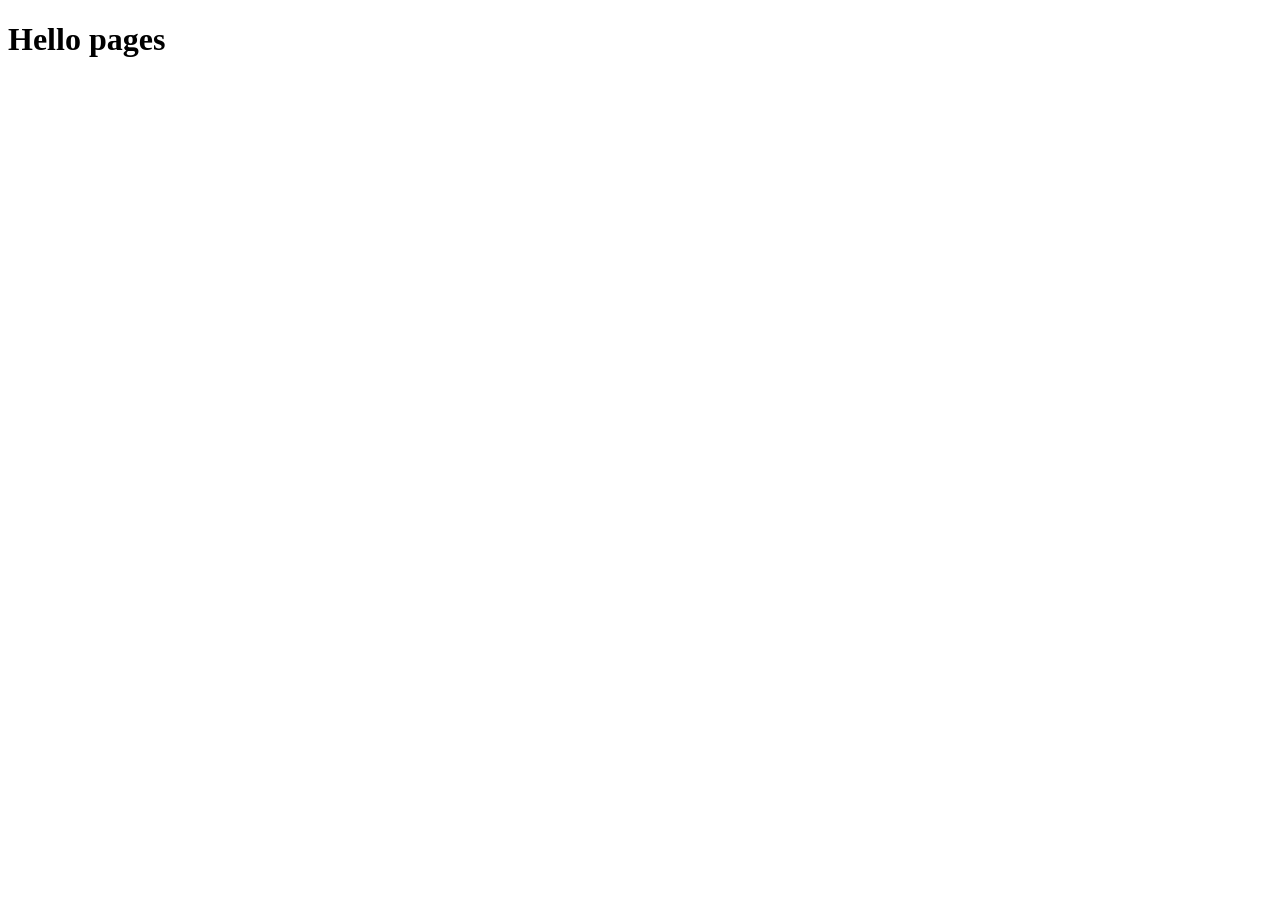
==== index.html @ 27ec78ed "'add'" ====
<!DOCTYPE html>
<html lang="en">
<head>
    <meta charset="UTF-8">
    <meta name="viewport" content="width=device-width, initial-scale=1.0">
    <title>Document</title>
</head>
<body>
   <h1>Hello pages</h1> 
</body>
</html>
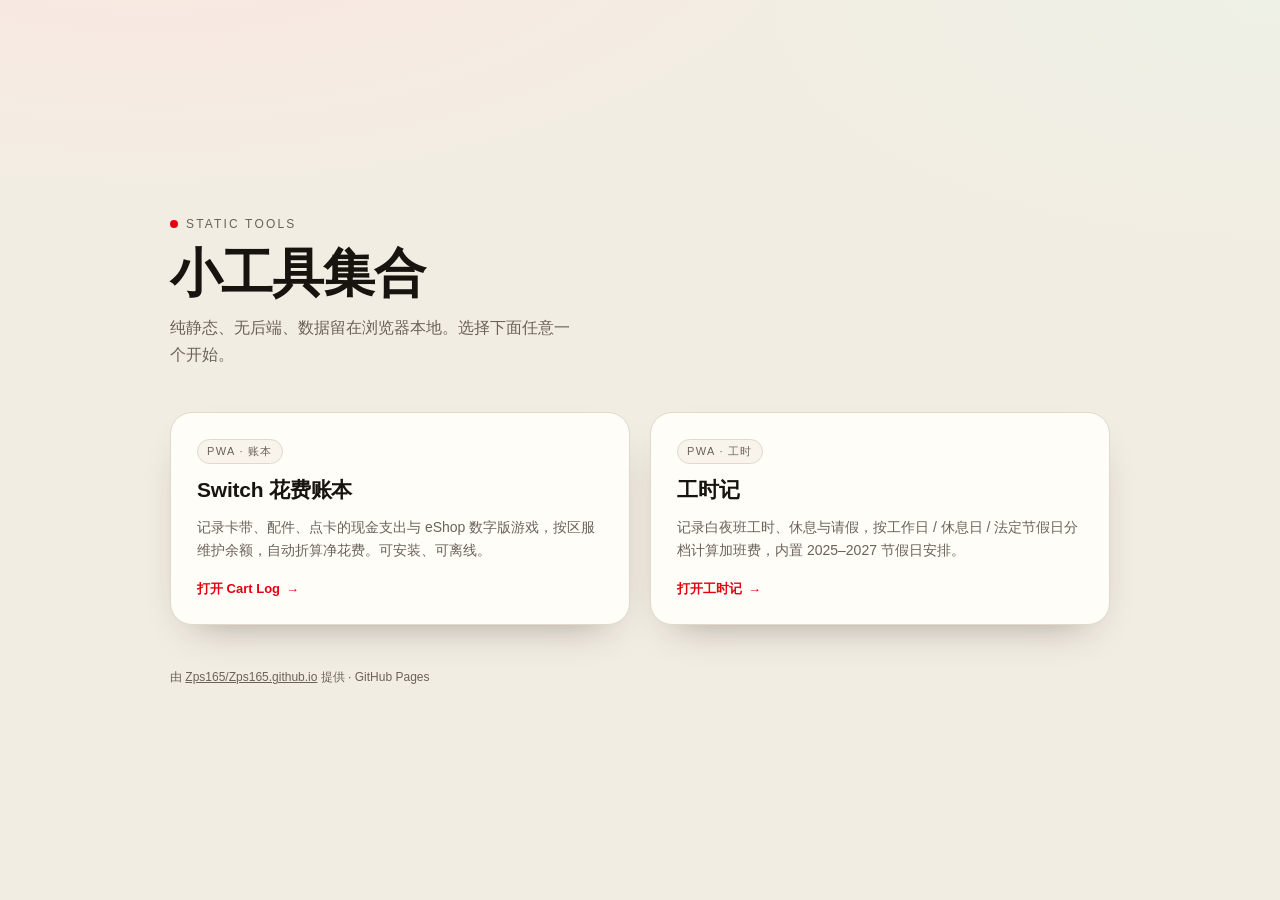
==== commit 7c71ae66: "feat: turn root index.html into a project hub for worklog and switch-ledger" ====
--- a/index.html
+++ b/index.html
@@ -1,11 +1,222 @@
 <!DOCTYPE html>
-<html lang="en">
+<html lang="zh-CN">
 <head>
-    <meta charset="UTF-8">
-    <meta name="viewport" content="width=device-width, initial-scale=1.0">
-    <title>Document</title>
+  <meta charset="UTF-8">
+  <meta name="viewport" content="width=device-width, initial-scale=1, viewport-fit=cover">
+  <title>Zps165 · 小工具集合</title>
+  <meta name="description" content="纯静态小工具集合：Switch 花费账本、工作日志。">
+  <meta name="theme-color" content="#f2ede3">
+  <link rel="icon" href="./switch-ledger/icons/icon.svg" type="image/svg+xml">
+  <style>
+    :root {
+      --bg: #f2ede3;
+      --bg-soft: #f8f4ec;
+      --card: #fffdf8;
+      --ink: #17130f;
+      --ink-soft: #6b6259;
+      --line: #e2d9cb;
+      --accent: #e60012;
+      --shadow: 0 18px 40px -24px rgba(30, 20, 10, .45);
+    }
+
+    @media (prefers-color-scheme: dark) {
+      :root {
+        --bg: #141210;
+        --bg-soft: #1b1815;
+        --card: #221e1a;
+        --ink: #f5efe6;
+        --ink-soft: #a89d90;
+        --line: #35302a;
+        --accent: #ff3b45;
+        --shadow: 0 18px 40px -24px rgba(0, 0, 0, .8);
+      }
+    }
+
+    * { box-sizing: border-box; }
+
+    html, body { height: 100%; }
+
+    body {
+      margin: 0;
+      padding: clamp(24px, 6vw, 72px) clamp(18px, 5vw, 48px);
+      min-height: 100%;
+      display: flex;
+      flex-direction: column;
+      justify-content: center;
+      gap: clamp(28px, 5vw, 48px);
+      font-family: -apple-system, BlinkMacSystemFont, "Segoe UI", "PingFang SC",
+                   "Hiragino Sans GB", "Microsoft YaHei", sans-serif;
+      color: var(--ink);
+      background:
+        radial-gradient(1100px 480px at 12% -12%, #fbe6e0 0%, transparent 62%),
+        radial-gradient(900px 420px at 100% 0%, #eef1e6 0%, transparent 58%),
+        var(--bg);
+      -webkit-font-smoothing: antialiased;
+      text-rendering: optimizeLegibility;
+    }
+
+    @media (prefers-color-scheme: dark) {
+      body {
+        background:
+          radial-gradient(1100px 480px at 12% -12%, #36161a 0%, transparent 62%),
+          radial-gradient(900px 420px at 100% 0%, #1e2418 0%, transparent 58%),
+          var(--bg);
+      }
+    }
+
+    .wrap {
+      width: 100%;
+      max-width: 940px;
+      margin: 0 auto;
+      display: flex;
+      flex-direction: column;
+      gap: clamp(28px, 5vw, 44px);
+    }
+
+    header .eyebrow {
+      display: inline-flex;
+      align-items: center;
+      gap: 8px;
+      font-size: 12px;
+      letter-spacing: .18em;
+      text-transform: uppercase;
+      color: var(--ink-soft);
+      margin-bottom: 14px;
+    }
+
+    header .eyebrow::before {
+      content: "";
+      width: 8px;
+      height: 8px;
+      border-radius: 50%;
+      background: var(--accent);
+    }
+
+    h1 {
+      margin: 0;
+      font-size: clamp(34px, 6vw, 52px);
+      line-height: 1.1;
+      letter-spacing: -.02em;
+      font-weight: 800;
+    }
+
+    header p {
+      margin: 12px 0 0;
+      max-width: 46ch;
+      color: var(--ink-soft);
+      font-size: clamp(14px, 1.6vw, 16px);
+      line-height: 1.7;
+    }
+
+    .grid {
+      display: grid;
+      grid-template-columns: repeat(auto-fit, minmax(260px, 1fr));
+      gap: clamp(14px, 2.4vw, 20px);
+    }
+
+    .card {
+      position: relative;
+      display: flex;
+      flex-direction: column;
+      gap: 12px;
+      padding: clamp(20px, 3vw, 26px);
+      border: 1px solid var(--line);
+      border-radius: 22px;
+      background: var(--card);
+      color: inherit;
+      text-decoration: none;
+      box-shadow: var(--shadow);
+      transition: transform .22s ease, border-color .22s ease, box-shadow .22s ease;
+    }
+
+    .card:hover, .card:focus-visible {
+      transform: translateY(-3px);
+      border-color: var(--accent);
+      outline: none;
+    }
+
+    .card .tag {
+      align-self: flex-start;
+      font-size: 11px;
+      letter-spacing: .12em;
+      text-transform: uppercase;
+      padding: 4px 9px;
+      border-radius: 999px;
+      border: 1px solid var(--line);
+      color: var(--ink-soft);
+      background: var(--bg-soft);
+    }
+
+    .card h2 {
+      margin: 0;
+      font-size: 21px;
+      letter-spacing: -.01em;
+    }
+
+    .card p {
+      margin: 0;
+      color: var(--ink-soft);
+      font-size: 14px;
+      line-height: 1.65;
+    }
+
+    .card .go {
+      margin-top: auto;
+      padding-top: 6px;
+      font-size: 13px;
+      font-weight: 600;
+      color: var(--accent);
+      display: inline-flex;
+      align-items: center;
+      gap: 6px;
+    }
+
+    .card .go::after {
+      content: "→";
+      transition: transform .22s ease;
+    }
+
+    .card:hover .go::after { transform: translateX(4px); }
+
+    footer {
+      font-size: 12px;
+      color: var(--ink-soft);
+    }
+
+    footer a { color: inherit; }
+
+    @media (prefers-reduced-motion: reduce) {
+      * { transition: none !important; }
+    }
+  </style>
 </head>
 <body>
-   <h1>Hello pages</h1> 
+  <div class="wrap">
+    <header>
+      <span class="eyebrow">Static tools</span>
+      <h1>小工具集合</h1>
+      <p>纯静态、无后端、数据留在浏览器本地。选择下面任意一个开始。</p>
+    </header>
+
+    <main class="grid">
+      <a class="card" href="./switch-ledger/">
+        <span class="tag">PWA · 账本</span>
+        <h2>Switch 花费账本</h2>
+        <p>记录卡带、配件、点卡的现金支出与 eShop 数字版游戏，按区服维护余额，自动折算净花费。可安装、可离线。</p>
+        <span class="go">打开 Cart Log</span>
+      </a>
+
+      <a class="card" href="./worklog/">
+        <span class="tag">PWA · 工时</span>
+        <h2>工时记</h2>
+        <p>记录白夜班工时、休息与请假，按工作日 / 休息日 / 法定节假日分档计算加班费，内置 2025–2027 节假日安排。</p>
+        <span class="go">打开工时记</span>
+      </a>
+    </main>
+
+    <footer>
+      由 <a href="https://github.com/Zps165/Zps165.github.io">Zps165/Zps165.github.io</a> 提供 · GitHub Pages
+    </footer>
+  </div>
 </body>
-</html>+</html>
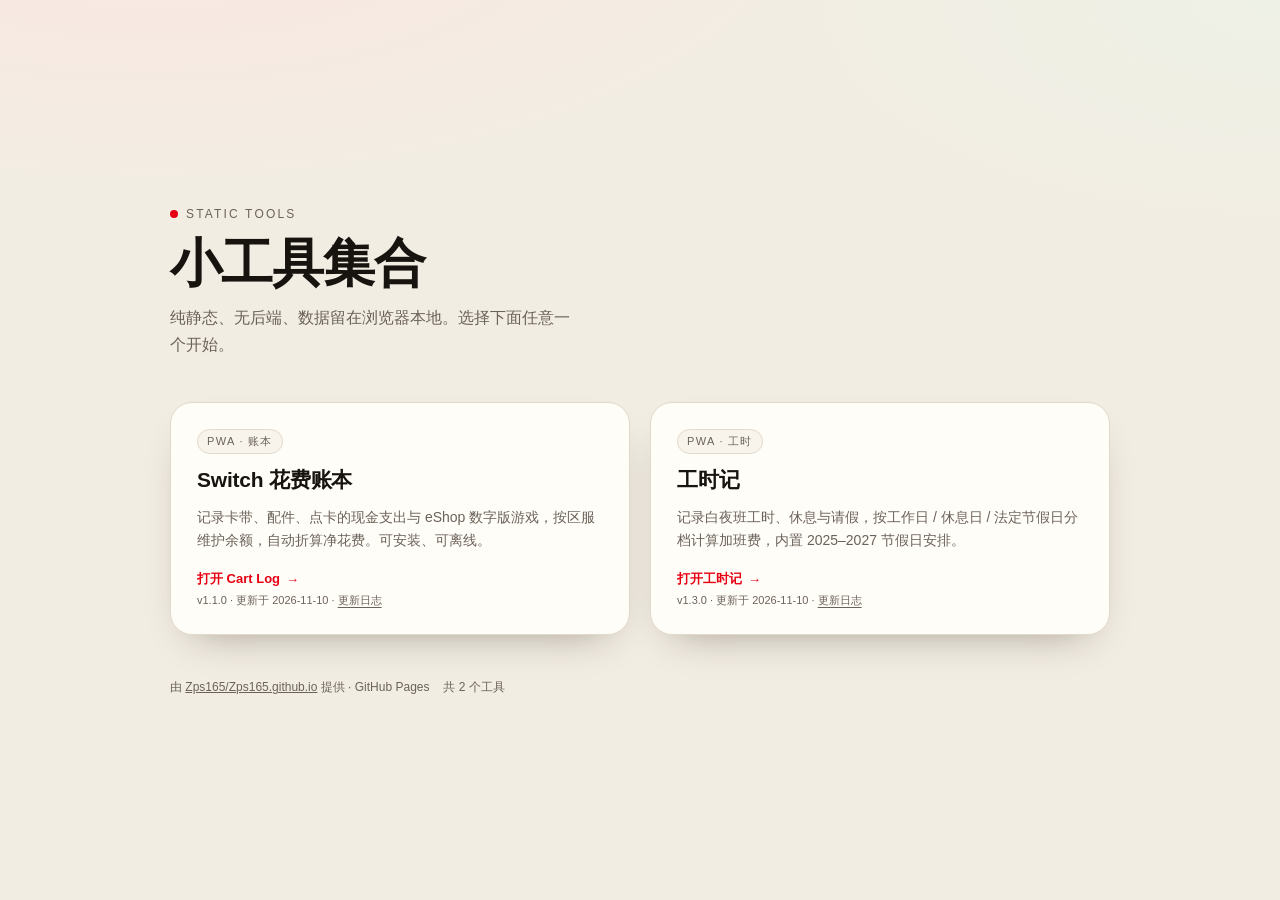
==== commit 34d10301: "feat: network-first service workers, changelogs, and JSON-driven project hub - both SWs now fetch fr" ====
--- a/index.html
+++ b/index.html
@@ -124,15 +124,13 @@
       border-radius: 22px;
       background: var(--card);
       color: inherit;
-      text-decoration: none;
       box-shadow: var(--shadow);
       transition: transform .22s ease, border-color .22s ease, box-shadow .22s ease;
     }
 
-    .card:hover, .card:focus-visible {
+    .card:hover, .card:focus-within {
       transform: translateY(-3px);
       border-color: var(--accent);
-      outline: none;
     }
 
     .card .tag {
@@ -153,6 +151,21 @@
       letter-spacing: -.01em;
     }
 
+    .card h2 a {
+      color: inherit;
+      text-decoration: none;
+      outline: none;
+    }
+
+    /* 让标题链接铺满整张卡，卡片可点，同时保留卡内的「更新日志」链接 */
+    .card h2 a::after {
+      content: "";
+      position: absolute;
+      inset: 0;
+      border-radius: inherit;
+      z-index: 1;
+    }
+
     .card p {
       margin: 0;
       color: var(--ink-soft);
@@ -160,9 +173,23 @@
       line-height: 1.65;
     }
 
-    .card .go {
+    /* 整卡由标题链接的 ::after 铺满，所以这一行默认不吃点击，
+       只有里面的 <a>（更新日志）重新接管指针事件 */
+    .foot {
+      position: relative;
+      z-index: 2;
       margin-top: auto;
       padding-top: 6px;
+      display: flex;
+      flex-direction: column;
+      align-items: flex-start;
+      gap: 5px;
+      pointer-events: none;
+    }
+
+    .foot a { pointer-events: auto; }
+
+    .go {
       font-size: 13px;
       font-weight: 600;
       color: var(--accent);
@@ -171,19 +198,67 @@
       gap: 6px;
     }
 
-    .card .go::after {
+    .go::after {
       content: "→";
       transition: transform .22s ease;
     }
 
     .card:hover .go::after { transform: translateX(4px); }
 
+    .meta {
+      font-size: 11px;
+      color: var(--ink-soft);
+    }
+
+    .meta a {
+      color: inherit;
+      text-underline-offset: 3px;
+    }
+
+    .state {
+      grid-column: 1 / -1;
+      margin: 0;
+      padding: clamp(20px, 3vw, 28px);
+      border: 1px dashed var(--line);
+      border-radius: 22px;
+      background: var(--bg-soft);
+      color: var(--ink-soft);
+      font-size: 14px;
+      line-height: 1.75;
+    }
+
+    .state strong { color: var(--ink); }
+
+    .state code {
+      font-size: 12px;
+      padding: 1px 5px;
+      border-radius: 6px;
+      background: var(--card);
+      border: 1px solid var(--line);
+    }
+
+    .state a { color: var(--accent); }
+
     footer {
       font-size: 12px;
       color: var(--ink-soft);
+      display: flex;
+      flex-wrap: wrap;
+      gap: 6px 14px;
     }
 
     footer a { color: inherit; }
+
+    .noscript {
+      max-width: 940px;
+      margin: 0 auto;
+      padding: 16px 20px;
+      border: 1px dashed var(--line);
+      border-radius: 14px;
+      background: var(--bg-soft);
+      font-size: 14px;
+      line-height: 1.7;
+    }
 
     @media (prefers-reduced-motion: reduce) {
       * { transition: none !important; }
@@ -193,30 +268,137 @@
 <body>
   <div class="wrap">
     <header>
-      <span class="eyebrow">Static tools</span>
-      <h1>小工具集合</h1>
-      <p>纯静态、无后端、数据留在浏览器本地。选择下面任意一个开始。</p>
+      <span class="eyebrow" id="siteEyebrow">Static tools</span>
+      <h1 id="siteTitle">小工具集合</h1>
+      <p id="siteDescription">纯静态、无后端、数据留在浏览器本地。选择下面任意一个开始。</p>
     </header>
 
-    <main class="grid">
-      <a class="card" href="./switch-ledger/">
-        <span class="tag">PWA · 账本</span>
-        <h2>Switch 花费账本</h2>
-        <p>记录卡带、配件、点卡的现金支出与 eShop 数字版游戏，按区服维护余额，自动折算净花费。可安装、可离线。</p>
-        <span class="go">打开 Cart Log</span>
-      </a>
-
-      <a class="card" href="./worklog/">
-        <span class="tag">PWA · 工时</span>
-        <h2>工时记</h2>
-        <p>记录白夜班工时、休息与请假，按工作日 / 休息日 / 法定节假日分档计算加班费，内置 2025–2027 节假日安排。</p>
-        <span class="go">打开工时记</span>
-      </a>
+    <main class="grid" id="projects" aria-busy="true" aria-live="polite">
+      <p class="state">正在读取项目清单…</p>
     </main>
 
     <footer>
-      由 <a href="https://github.com/Zps165/Zps165.github.io">Zps165/Zps165.github.io</a> 提供 · GitHub Pages
+      <span>由 <a id="repoLink" href="https://github.com/Zps165/Zps165.github.io">Zps165/Zps165.github.io</a> 提供 · GitHub Pages</span>
+      <span id="siteCount"></span>
     </footer>
   </div>
+
+  <noscript>
+    <p class="noscript">
+      首页的项目卡片由 <code>projects.json</code> 动态生成，需要开启 JavaScript。
+      也可以直接访问 <a href="./switch-ledger/">switch-ledger/</a> 或 <a href="./worklog/">worklog/</a>。
+    </p>
+  </noscript>
+
+  <script>
+    (function () {
+      'use strict';
+
+      var grid = document.getElementById('projects');
+      var countEl = document.getElementById('siteCount');
+      var repoLink = document.getElementById('repoLink');
+
+      var ESCAPES = { '&': '&amp;', '<': '&lt;', '>': '&gt;', '"': '&quot;', "'": '&#39;' };
+
+      function esc(value) {
+        return String(value == null ? '' : value).replace(/[&<>"']/g, function (ch) {
+          return ESCAPES[ch];
+        });
+      }
+
+      /** 目录名 → 相对地址，容忍 "./foo/"、"foo"、"foo/" 等写法 */
+      function dirToHref(dir) {
+        var clean = String(dir || '').replace(/^\.\//, '').replace(/\/+$/, '');
+        return './' + clean + '/';
+      }
+
+      function pickText(el, value) {
+        if (el && typeof value === 'string' && value.trim()) el.textContent = value.trim();
+      }
+
+      function metaHtml(project, repo) {
+        var bits = [];
+        if (project.version) bits.push('v' + esc(project.version));
+        if (project.updated) bits.push('更新于 ' + esc(project.updated));
+        if (!bits.length) return '';
+
+        var text = esc(bits.join(' · '));
+        if (project.changelog && repo) {
+          var base = String(repo).replace(/\/+$/, '');
+          var href = base + '/blob/master/' + String(project.changelog).replace(/^\.?\//, '');
+          text += ' · <a href="' + esc(href) + '" target="_blank" rel="noopener">更新日志</a>';
+        }
+        return '<div class="meta">' + text + '</div>';
+      }
+
+      function cardHtml(project, repo) {
+        var href = dirToHref(project.dir);
+        var name = esc(project.name || project.dir);
+        var tag = project.tag ? '<span class="tag">' + esc(project.tag) + '</span>' : '';
+        var desc = project.description ? '<p>' + esc(project.description) + '</p>' : '';
+        var cta = esc(project.cta || ('打开 ' + (project.name || project.dir)));
+
+        return '' +
+          '<article class="card">' +
+            tag +
+            '<h2><a href="' + esc(href) + '">' + name + '</a></h2>' +
+            desc +
+            '<div class="foot">' +
+              '<span class="go">' + cta + '</span>' +
+              metaHtml(project, repo) +
+            '</div>' +
+          '</article>';
+      }
+
+      function render(data) {
+        var projects = Array.isArray(data) ? data : (data && data.projects);
+        if (!Array.isArray(projects)) throw new Error('projects.json 里没有 projects 数组');
+
+        var repo = (data && data.repo) || (repoLink && repoLink.href) || '';
+        var site = (data && data.site) || {};
+        pickText(document.getElementById('siteTitle'), site.title);
+        pickText(document.getElementById('siteEyebrow'), site.eyebrow);
+        pickText(document.getElementById('siteDescription'), site.description);
+        if (repo && repoLink) repoLink.href = repo;
+
+        var visible = projects
+          .filter(function (p) { return p && !p.hidden && p.dir; })
+          .sort(function (a, b) {
+            var oa = typeof a.order === 'number' ? a.order : 999;
+            var ob = typeof b.order === 'number' ? b.order : 999;
+            return oa - ob;
+          });
+
+        if (!visible.length) {
+          grid.innerHTML = '<p class="state">清单是空的：在 <code>projects.json</code> 里加一条就会出现在这里。</p>';
+        } else {
+          grid.innerHTML = visible.map(function (p) { return cardHtml(p, repo); }).join('');
+        }
+
+        grid.removeAttribute('aria-busy');
+        if (countEl) countEl.textContent = '共 ' + visible.length + ' 个工具';
+      }
+
+      function fail(error) {
+        grid.removeAttribute('aria-busy');
+        grid.innerHTML = '' +
+          '<p class="state">' +
+            '<strong>没能读到项目清单</strong>（<code>projects.json</code>）。<br>' +
+            '原因：' + esc(error && error.message ? error.message : error) + '<br>' +
+            '如果是从硬盘直接打开（<code>file://</code>），浏览器会拦下这次请求，请改用本地服务器访问；' +
+            '线上环境刷新一次通常就好了。' +
+          '</p>';
+      }
+
+      // cache: 'no-cache' —— 每次都向服务器校验，避免改完 projects.json 还看到旧清单
+      fetch('./projects.json', { cache: 'no-cache' })
+        .then(function (response) {
+          if (!response.ok) throw new Error('HTTP ' + response.status);
+          return response.json();
+        })
+        .then(render)
+        .catch(fail);
+    })();
+  </script>
 </body>
 </html>
